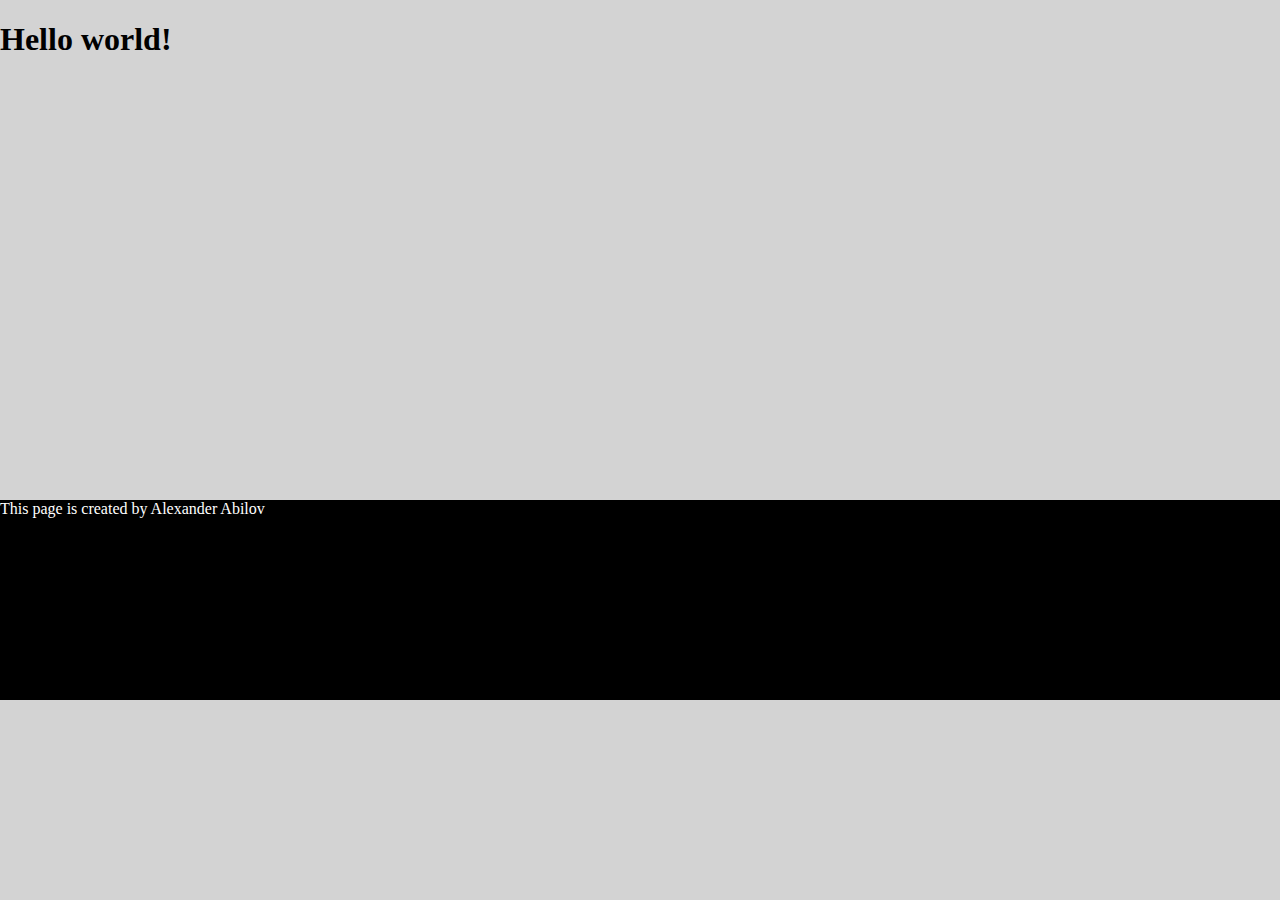
==== first-project/index.html @ 68aa8fba "my first commit to github" ====
<!DOCTYPE html>
<head>
    <link href="style.css" rel="stylesheet">
    <title>This is my first webpage</title>

</head>
<body><h1>Hello world!</h1></body>
<footer>This page is created by Alexander Abilov</footer>
---- first-project/style.css ----
body {
    background-color: lightgray;
    margin: 0;
}

footer {
    position: absolute;

    bottom: 200px;
    height: 200px;
    width: 100%;
    background-color: black;
    color: white;
}
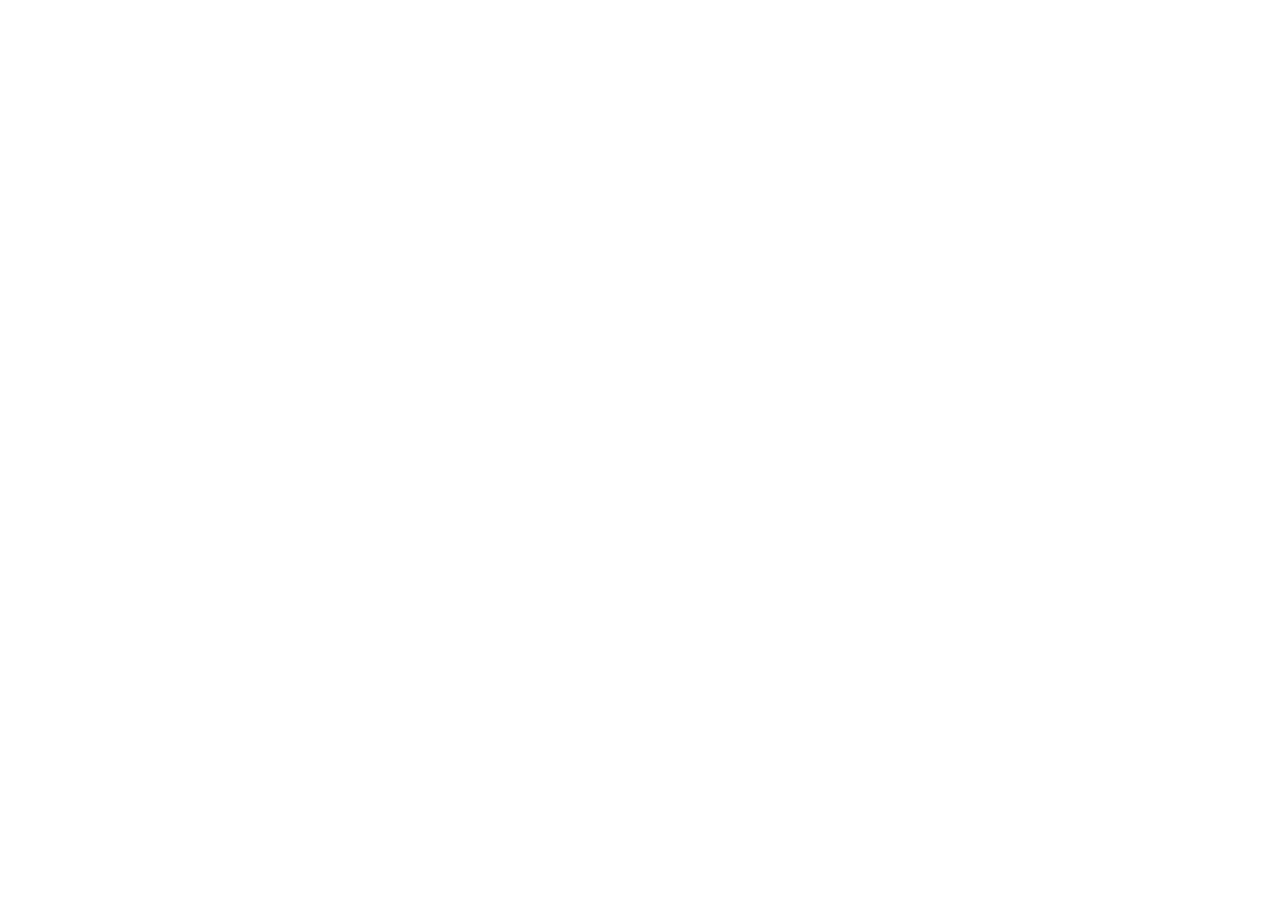
==== commit 8829e106: "clone of the initial project loaded" ====
--- a/first-project/index.html
+++ b/first-project/index.html
@@ -1,8 +1,13 @@
 <!DOCTYPE html>
+<html lang="ru">
 <head>
-    <link href="style.css" rel="stylesheet">
-    <title>This is my first webpage</title>
+  <meta charset="UTF-8">
+  <meta name="viewport" content="width=device-width, initial-scale=1.0">
+  <title>Научиться учиться</title>
+</head>
+<body>
+  <div class="page">
 
-</head>
-<body><h1>Hello world!</h1></body>
-<footer>This page is created by Alexander Abilov</footer>+  </div>
+</body>
+</html>
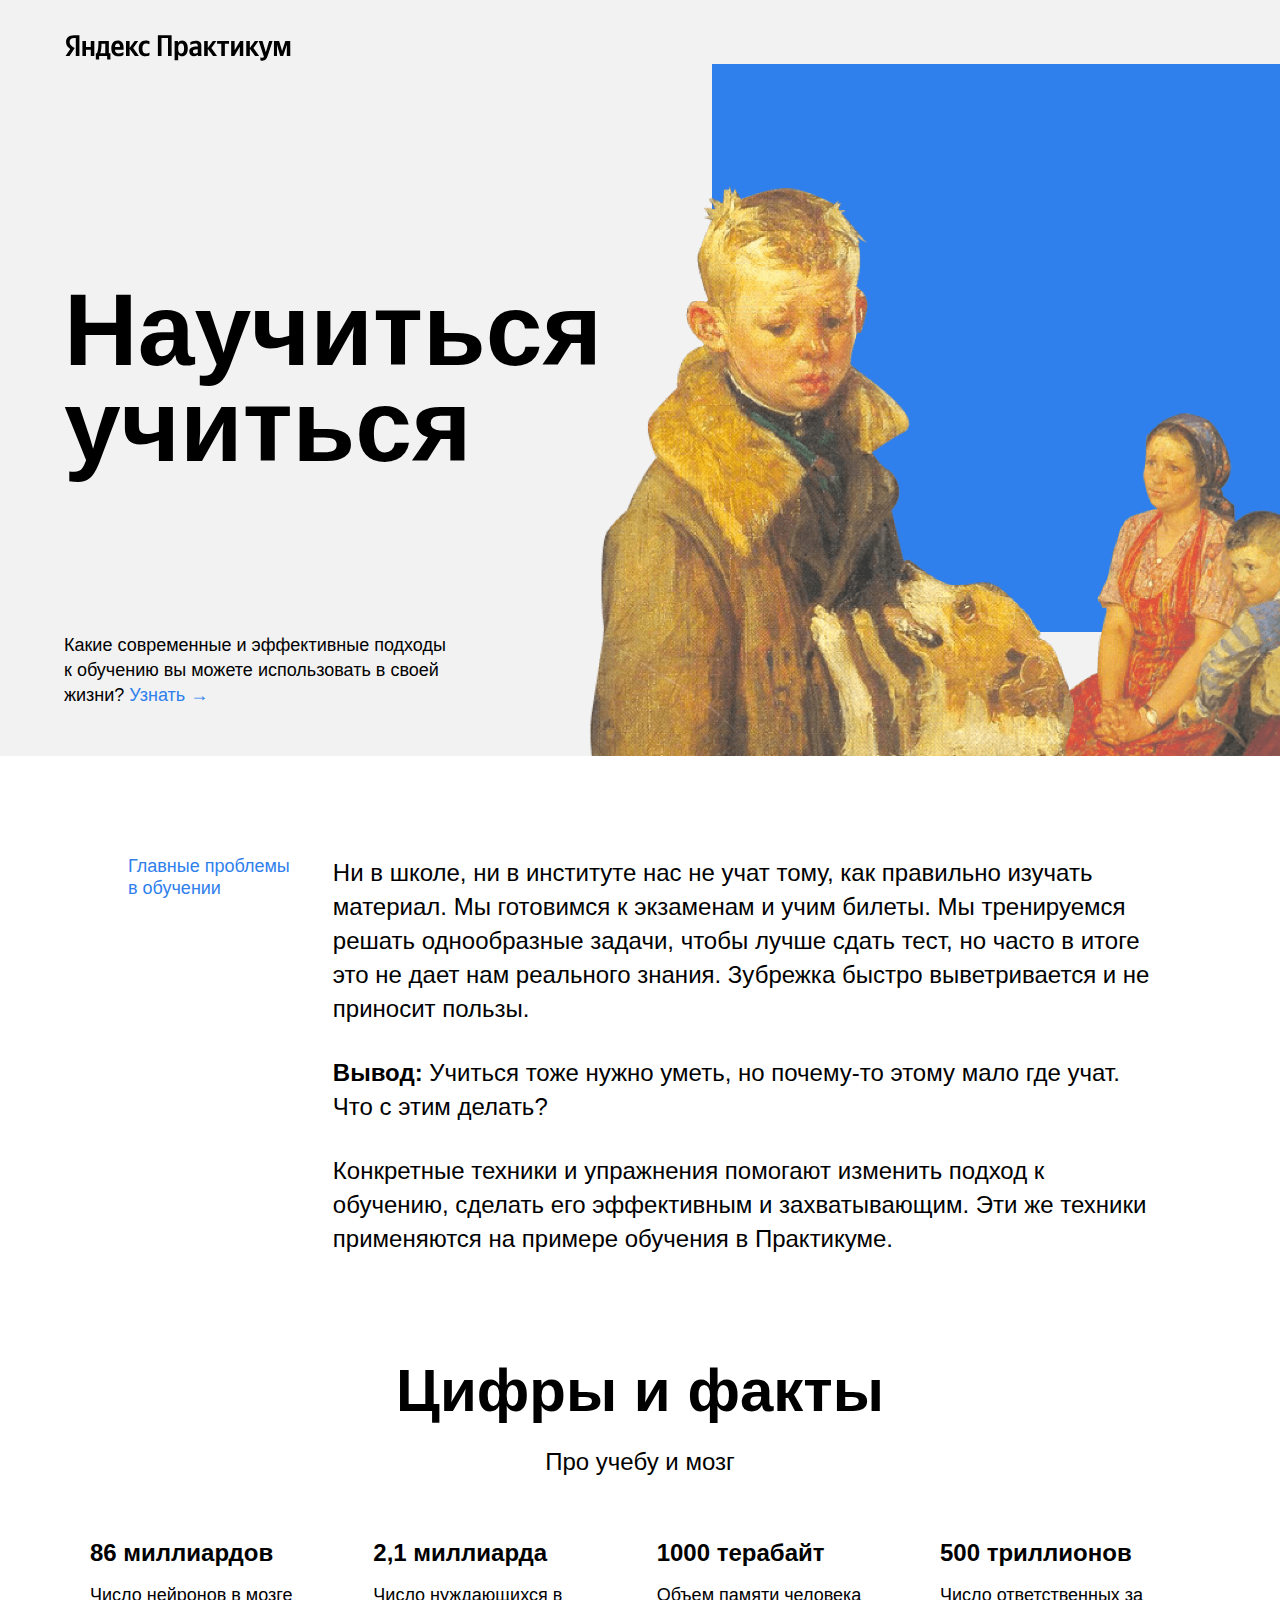
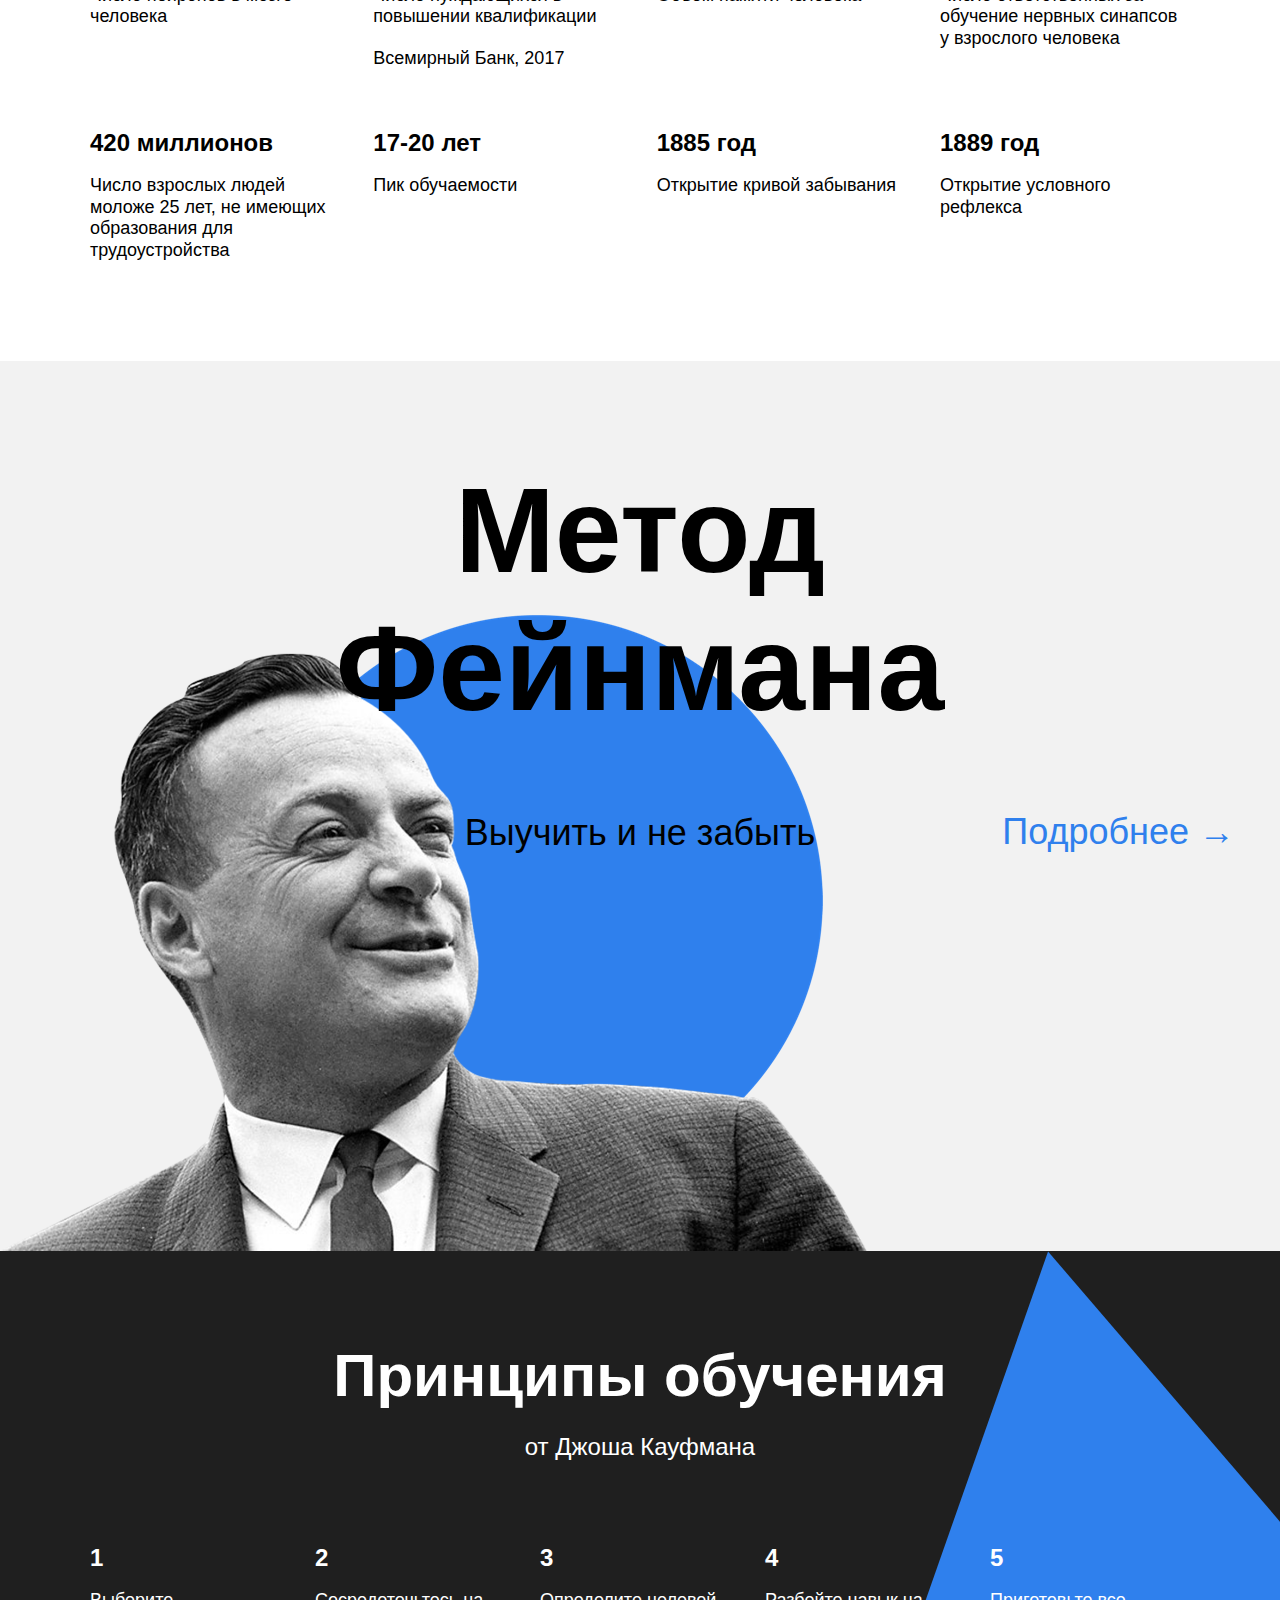
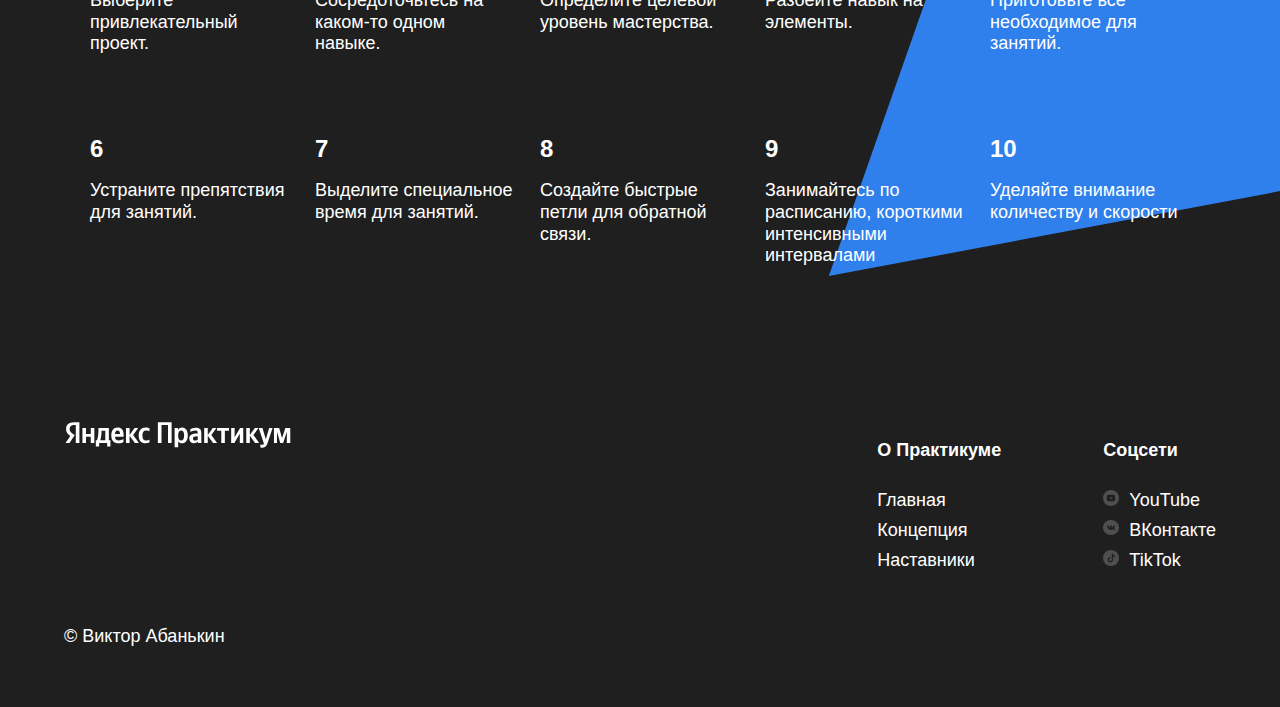
==== commit 59f4dd0d: "first-project initial upload" ====
--- a/first-project/index.html
+++ b/first-project/index.html
@@ -1,13 +1,184 @@
 <!DOCTYPE html>
 <html lang="ru">
-<head>
-  <meta charset="UTF-8">
-  <meta name="viewport" content="width=device-width, initial-scale=1.0">
-  <title>Научиться учиться</title>
-</head>
-<body>
-  <div class="page">
+  <head>
+    <meta charset="UTF-8" />
+    <meta name="viewport" content="width=device-width, initial-scale=1.0" />
+    <link href="./styles/normalize.css" rel="stylesheet" />
+    <link href="./styles/style.css" rel="stylesheet" />
+    <title>Научиться учиться</title>
+  </head>
+  <body>
+    <div class="page">
+      <header class="header">
+        <div class="logo logo_place_header"></div>
 
-  </div>
-</body>
+        <h1 class="header__title">
+          Научиться учиться
+        </h1>
+        <p class="header__subtitle">
+          Какие современные и эффективные подходы к обучению вы можете использовать в своей жизни?
+          <a href="#" class="header__link">Узнать &rarr;</a>
+        </p>
+        <img class="header__main-illustration" src="./images/header-image.png" alt="Главная иллюстрация" />
+        <div class="header__square-pic"></div>
+      </header>
+
+      <div class="content">
+        <section class="description">
+          <div class="two-columns">
+            <h2 class="two-columns__brief">Главные проблемы в обучении</h2>
+            <div class="two-columns__main-text">
+              <p class="two-columns__paragraph">
+                Ни в школе, ни в институте нас не учат тому, как правильно изучать материал. 
+                Мы готовимся к экзаменам и учим билеты. Мы тренируемся решать однообразные задачи, 
+                чтобы лучше сдать тест, но часто в итоге это не дает нам реального знания. 
+                Зубрежка быстро выветривается и не приносит пользы.
+              </p>
+              <p class="two-columns__paragraph"><span class="two-columns__span-accent">Вывод: </span>Учиться тоже нужно уметь, но почему-то этому мало где учат. Что с этим делать?</p>
+              <p class="two-columns__paragraph">
+                Конкретные техники и упражнения помогают изменить подход к обучению, 
+                сделать его эффективным и захватывающим. Эти же техники применяются на примере обучения в Практикуме.
+              </p>
+            </div>
+          </div>
+        </section>
+
+        <section class="digits">
+          <h2 class="section-title">Цифры и факты</h2>
+          <p class="section-subtitle">Про учебу и мозг</p>
+          
+          <div class="table">
+            <div class="table__cell">
+              <h3 class="table__heading">86 миллиардов</h3>
+              <p class="table__text">Число нейронов в мозге человека</p>
+            </div>
+
+            <div class="table__cell">
+              <h3 class="table__heading">2,1 миллиарда</h3>
+              <p class="table__text">Число нуждающихся в повышении квалификации</p>
+              <p class="table__text">Всемирный Банк, 2017</p>
+            </div>
+
+            <div class="table__cell">
+              <h3 class="table__heading">1000 терабайт</h3>
+              <p class="table__text">Объем памяти человека</p>
+            </div>
+
+            <div class="table__cell">
+              <h3 class="table__heading">500 триллионов</h3>
+              <p class="table__text">Число ответственных за обучение нервных синапсов у взрослого человека</p>
+            </div>
+
+            <div class="table__cell">
+              <h3 class="table__heading">420 миллионов</h3>
+              <p class="table__text">Число взрослых людей моложе 25 лет, не имеющих образования для трудоустройства</p>
+            </div>
+
+            <div class="table__cell">
+              <h3 class="table__heading">17-20 лет</h3>
+              <p class="table__text">Пик обучаемости</p>
+            </div>
+
+            <div class="table__cell">
+              <h3 class="table__heading">1885 год</h3>
+              <p class="table__text">Открытие кривой забывания</p>
+            </div>
+
+            <div class="table__cell">
+              <h3 class="table__heading">1889 год</h3>
+              <p class="table__text">Открытие условного рефлекса</p>
+            </div>
+          </div>
+        </section>
+
+        <section class="feynman">
+          <h2 class="feynman__title">Метод Фейнмана</h2>
+          <p class="feynman__subtitle">Выучить и не забыть</p>
+          <a href="#" class="feynman__link">Подробнее &rarr;</a>
+        </section>
+
+        <section class="kaufman">
+          <h2 class="section-title section-title_theme_dark">Принципы обучения</h2>
+          <p class="section-subtitle section-subtitle_theme_dark">от Джоша Кауфмана</p>
+
+          <div class="table table_theme_dark">
+            <div class="table__cell table__cell_theme_dark">
+              <div class="table__heading table__heading_theme_dark">1</div>
+              <p class="table__text">Выберите привлекательный проект.</p>
+            </div>
+
+            <div class="table__cell table__cell_theme_dark">
+              <div class="table__heading table__heading_theme_dark">2</div>
+              <p class="table__text">Сосредоточьтесь на каком-то одном навыке.</p>
+            </div>
+
+            <div class="table__cell table__cell_theme_dark">
+              <div class="table__heading table__heading_theme_dark">3</div>
+              <p class="table__text">Определите целевой уровень мастерства.</p>
+            </div>
+
+            <div class="table__cell table__cell_theme_dark">
+              <div class="table__heading table__heading_theme_dark">4</div>
+              <p class="table__text">Разбейте навык на элементы.</p>
+            </div>
+
+            <div class="table__cell table__cell_theme_dark">
+              <div class="table__heading table__heading_theme_dark">5</div>
+              <p class="table__text">Приготовьте все необходимое для занятий.</p>
+            </div>
+
+            <div class="table__cell table__cell_theme_dark">
+              <div class="table__heading table__heading_theme_dark">6</div>
+              <p class="table__text">Устраните препятствия для занятий.</p>
+            </div>
+
+            <div class="table__cell table__cell_theme_dark">
+              <div class="table__heading table__heading_theme_dark">7</div>
+              <p class="table__text">Выделите специальное время для занятий.</p>
+            </div>
+
+            <div class="table__cell table__cell_theme_dark">
+              <div class="table__heading table__heading_theme_dark">8</div>
+              <p class="table__text">Создайте быстрые петли для обратной связи.</p>
+            </div>
+
+            <div class="table__cell table__cell_theme_dark">
+              <div class="table__heading table__heading_theme_dark">9</div>
+              <p class="table__text">Занимайтесь по расписанию, короткими интенсивными интервалами</p>
+            </div>
+
+            <div class="table__cell table__cell_theme_dark">
+              <div class="table__heading table__heading_theme_dark">10</div>
+              <p class="table__text table__text_theme_dark">Уделяйте внимание количеству и скорости</p>
+            </div>
+          </div>
+
+          <div class="kaufman__triangle"></div>
+        </section>
+      </div>
+
+      <footer class="footer">
+        <div class="footer__columns">
+          <div class="footer__column footer__column_content_copyright">
+            <div class="logo logo_place_footer"></div>
+            <div class="footer__author">&copy; Виктор Абанькин</div>
+          </div>
+
+          <div class="footer__column footer__column_content_info">
+            <h3 class="footer__column-heading">О Практикуме</h3>
+            <a href="#" class="footer__column-links">Главная</a>
+            <a href="#" class="footer__column-links">Концепция</a>
+            <a href="#" class="footer__column-links">Наставники</a>
+          </div>
+
+          <div class="footer__column footer__column_content_social">
+            <h3 class="footer__column-heading">Соцсети</h3>
+            <a href="#" class="footer__column-links"><img class="footer__social-icon" src="./images/youtube-icon.svg" />YouTube</a>
+            <a href="#" class="footer__column-links"><img class="footer__social-icon" src="./images/vk_color_white.svg" />ВКонтакте</a>
+            <a href="#" class="footer__column-links"><img class="footer__social-icon" src="./images/tiktok-icon.svg" />TikTok</a>
+          </div>
+        </div>
+      </footer>
+    </div>
+  </body>
 </html>
--- a/first-project/styles/style.css
+++ b/first-project/styles/style.css
@@ -0,0 +1,348 @@
+.page {
+  min-width: 1100px;
+  /* мы ещё не умеем делать мобильную версию сайта, */
+  /* поэтому выше установлена минимальная ширина страницы */
+  max-width: 1600px;
+  /* выше установили ограничение по максимальной ширине */
+  margin: 0 auto;
+  /* выше для экранов больше 1600px отцентрировали весь контент */
+  font-family: "Helvetica Neue", Arial, sans-serif;
+}
+
+.header {
+  height: 100vh;
+  min-height: 600px;
+  max-height: 756px;
+  /* выше установили ограничения для секции */
+  position: relative;
+  background-color: #f2f2f2;
+  display: flex;
+  align-items: center;
+}
+
+.logo {
+  width: 228px;
+  height: 32px;
+  background-image: url(../images/logo_place_header.svg);
+}
+
+.logo_place_header {
+  position: absolute;
+  top: 30px;
+  left: 64px;
+  z-index: 5;
+}
+
+.header__title {
+  position: relative;
+  width: 730px;
+  left: 64px;
+  line-height: 96px;
+  font-size: 102px;
+  font-weight: 600;
+  z-index: 3;
+}
+
+.header__subtitle {
+  position: absolute;
+  width: 388px;
+  left: 64px;
+  bottom: 30px;
+  line-height: 25px;
+  font-size: 18px;
+  font-weight: 400;
+  z-index: 2;
+}
+
+.header__link {
+  text-decoration: none;
+  color: #2f80ed;
+}
+
+.header__main-illustration {
+  position: absolute;
+  right: 0;
+  bottom: 0;
+  width: 765;
+  height: 608px;
+  z-index: 1;
+}
+
+.header__square-pic {
+  height: 568px;
+  width: 568px;
+  position: absolute;
+  top: 64px;
+  right: 0;
+  background-color: #2f80ed;
+  z-index: 0;
+}
+
+.description {
+  display: flex;
+  justify-content: center;
+  padding-top: 100px;
+}
+
+.two-columns {
+  width: 80%;
+  min-width: 784px;
+  display: flex;
+  justify-content: space-between;
+  margin: auto;
+}
+
+.two-columns__main-text {
+  width: 80%;
+}
+
+.two-columns__brief {
+  width: 175px;
+  margin: 0;
+  line-height: 1.2;
+  font-size: 18px;
+  font-weight: 400;
+  color: #2f80ed;
+}
+
+.two-columns__paragraph {
+  margin: 0 0 30px 0;
+  line-height: 34px;
+  font-size: 24px;
+  font-weight: 400;
+}
+
+.two-columns__paragraph:last-child {
+  margin: 0;
+}
+
+.two-columns__span-accent {
+  line-height: 34px;
+  font-size: 24px;
+  font-weight: 600;
+}
+
+.digits {
+  display: flex;
+  flex-direction: column;
+  align-items: center;
+  padding-top: 100px;
+  padding-bottom: 100px;
+}
+
+.section-title {
+  margin: 0 0 20px 0;
+  width: 60%;
+  line-height: 1.15;
+  font-size: 60px;
+  font-weight: 600;
+  text-align: center;
+  z-index: 2;
+}
+
+.section-title_theme_dark {
+  color: #fff;
+}
+
+.section-subtitle {
+  margin: 0;
+  padding: 0;
+  line-height: 34px;
+  font-size: 24px;
+  font-weight: 400;
+  z-index: 2;
+}
+
+.section-subtitle_theme_dark {
+  color: #fff;
+}
+
+.table {
+  margin: 0;
+  padding: 0;
+  width: 1100px;
+  display: flex;
+  flex-wrap: wrap;
+  justify-content: space-between;
+  z-index: 2;
+}
+
+.table_theme_dark {
+  color: #fff;
+}
+
+.table__cell {
+  width: 250px;
+  margin: 60px 0 0 0;
+}
+
+.table__cell_theme_dark {
+  width: 200px;
+  color: #fff;
+  margin-right: 0;
+  margin-top: 80px;
+}
+
+.table__heading {
+  margin: 0;
+  padding: 0;
+  line-height: 1.15;
+  font-size: 24px;
+  font-weight: 600;
+}
+
+.table__heading_theme_dark {
+  color: #fff;
+}
+
+.table__text {
+  margin-bottom: 20px;
+  line-height: 1.2;
+  font-size: 18px;
+  font-weight: 400;
+}
+
+.table__text:last-child {
+  margin-bottom: 0;
+}
+
+.table__text_theme_dark {
+  margin-bottom: 20px;
+  line-height: 1.2;
+  font-size: 18px;
+  font-weight: 400;
+  color: #fff;
+}
+
+.feynman {
+  margin: 0;
+  height: 890px;
+  position: relative;
+  background-color: #f2f2f2;
+  display: flex;
+  flex-direction: column;
+  align-items: center;
+  background-image: url(../images/feynman.png);
+  background-repeat: no-repeat;
+  background-position: left 0 bottom 0;
+}
+
+.feynman__title {
+  margin: 0;
+  padding: 0;
+  margin-top: 100px;
+  line-height: 1.15;
+  font-size: 120px;
+  font-weight: 600;
+  width: 648px;
+  word-break: normal;
+  text-align: center;
+}
+.feynman__subtitle {
+  margin: 0;
+  padding: 0;
+  margin-top: 70px;
+  line-height: 51px;
+  font-size: 36px;
+  font-weight: 400;
+}
+.feynman__link {
+  position: absolute;
+  top: 50%;
+  right: 45px;
+  text-decoration: none;
+  color: #2f80ed;
+  line-height: 51px;
+  font-size: 36px;
+  font-weight: 400;
+}
+
+.kaufman {
+  position: relative;
+  display: flex;
+  flex-direction: column;
+  align-items: center;
+  padding-top: 90px;
+  padding-bottom: 90px;
+  background-color: #1f1f1f;
+  overflow: hidden;
+}
+.kaufman__triangle {
+  position: absolute;
+  background-image: url(../images/kaufman-triangle.svg);
+  background-size: contain;
+  background-repeat: no-repeat;
+  top: 0;
+  right: -210px;
+  width: 877px;
+  height: 877px;
+}
+
+.footer {
+  display: flex;
+  justify-content: center;
+  padding: 60px 0 40px 0;
+  min-height: 350px;
+  background-color: #1f1f1f;
+  color: #fff;
+  display: flex;
+  box-sizing: border-box;
+}
+
+.logo_place_footer {
+  background-image: url(../images/logo_place_footer.svg);
+}
+
+.footer__columns {
+  width: 90%;
+  display: flex;
+  justify-content: space-between;
+}
+
+.footer__column {
+  display: flex;
+  flex-direction: column;
+}
+
+.footer__column_content_copyright {
+  display: flex;
+  flex-basis: 711px;
+  flex-direction: column;
+  justify-content: space-between;
+}
+
+.footer__column_content_info {
+  display: flex;
+  flex-direction: column;
+  justify-content: baseline;
+}
+
+.footer__column_content_social {
+  display: flex;
+}
+
+.footer__column-links {
+  color: #fff;
+  text-decoration: none;
+  line-height: 30px;
+  font-size: 18px;
+  font-weight: 400;
+}
+
+.footer__author {
+  padding: 18px 0;
+  line-height: 25px;
+  font-size: 18px;
+  font-weight: 400;
+}
+
+.footer__column-heading {
+  line-height: 30px;
+  font-size: 18px;
+  font-weight: 600;
+  margin-bottom: 20px;
+}
+
+.footer__social-icon {
+  margin-right: 10px;
+}
